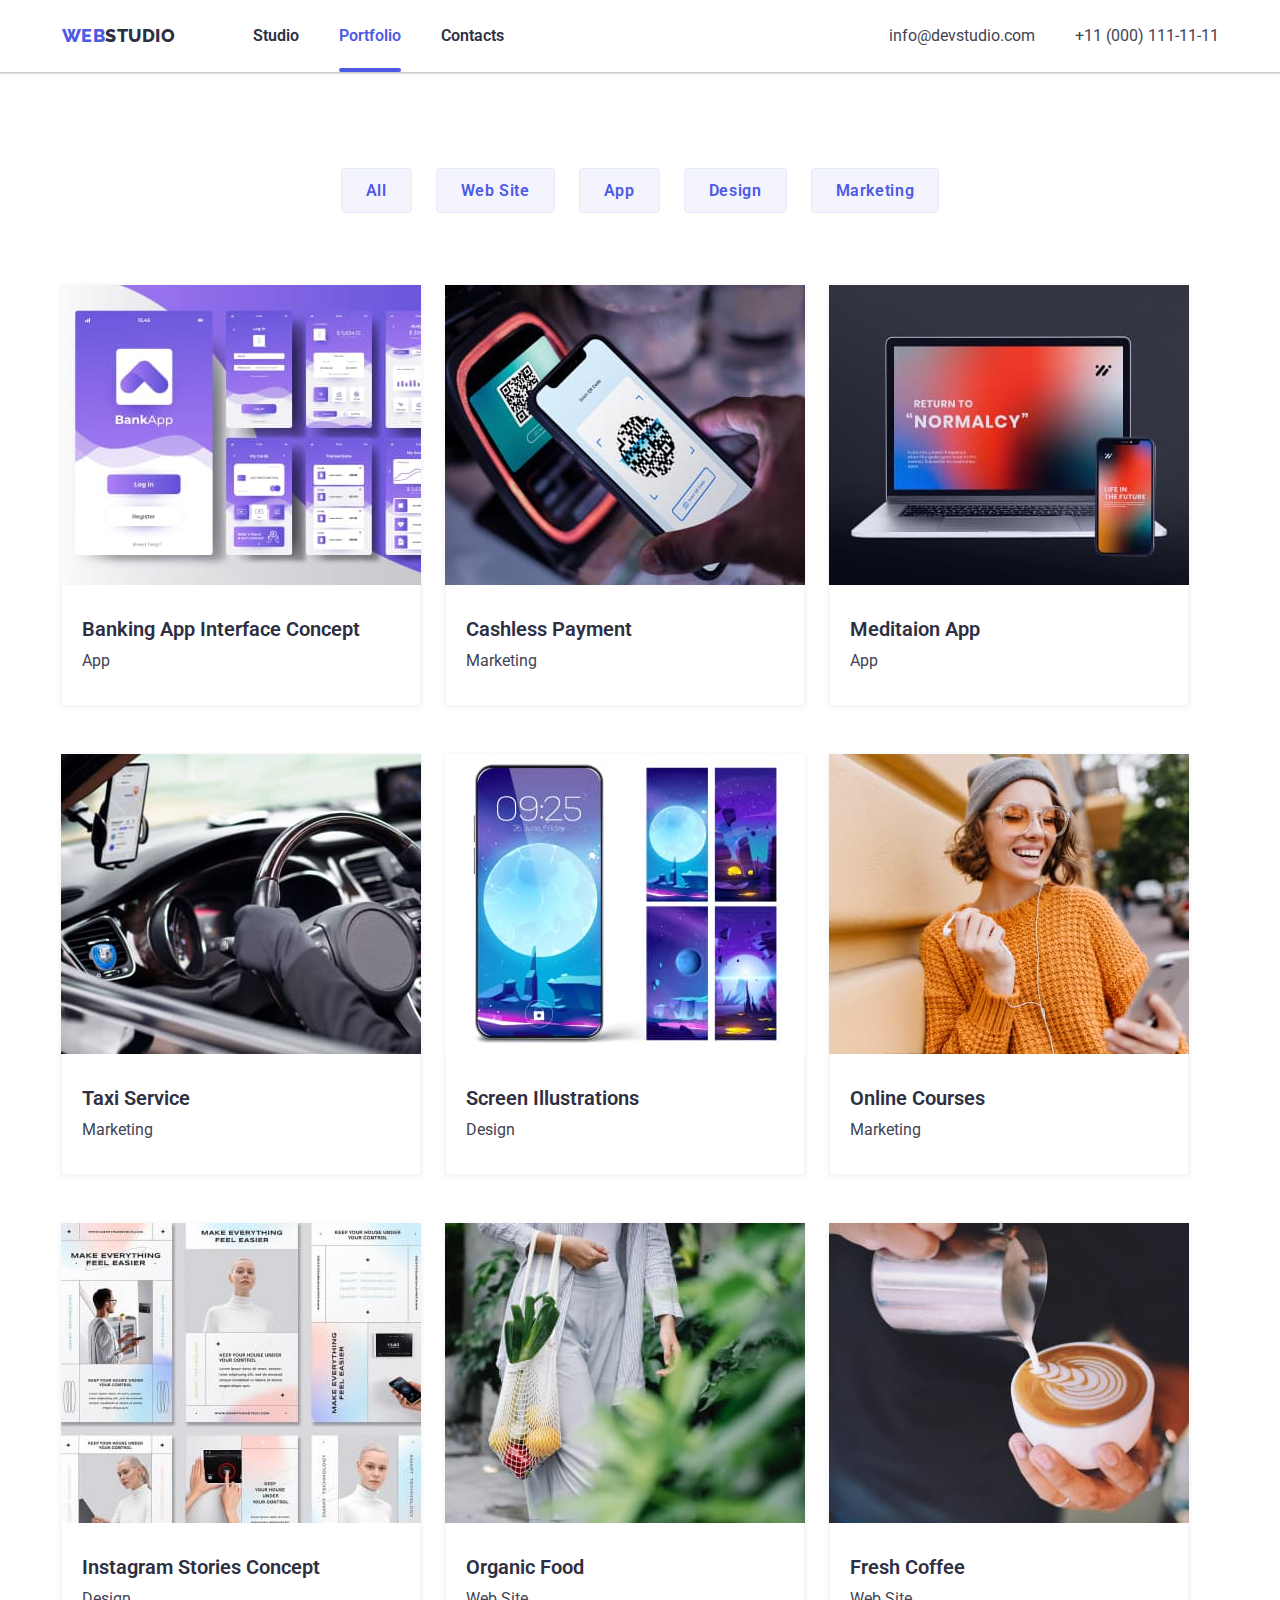
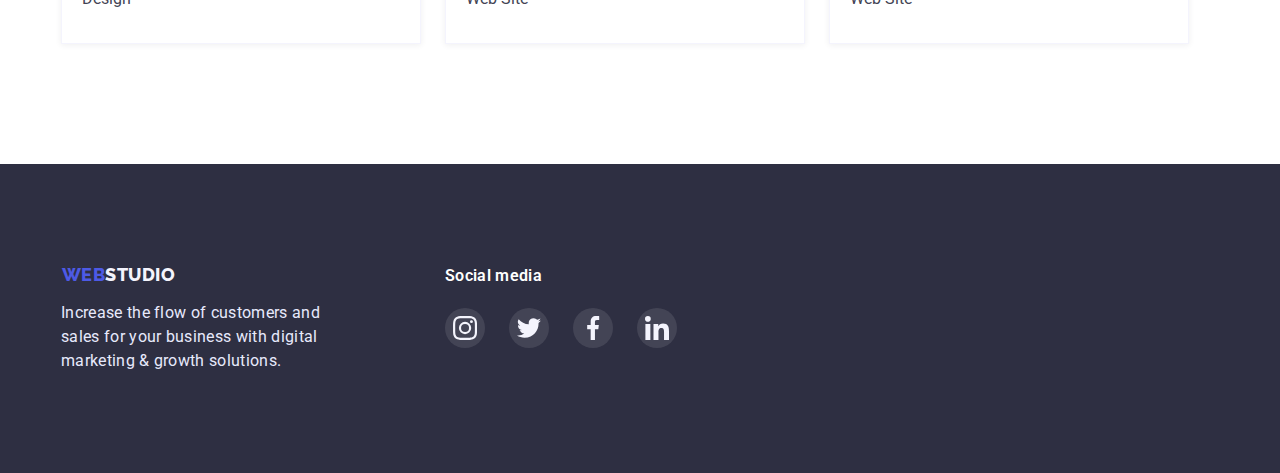
==== portfolio.html @ 09b9dd68 "Begining commit" ====
<!DOCTYPE html>
<html lang="en">

<head>
  <meta charset="UTF-8" />
  <meta http-equiv="X-UA-Compatible" content="IE=edge" />
  <meta name="viewport" content="width=device-width, initial-scale=1.0" />
  <link rel="preconnect" href="https://fonts.googleapis.com" />
  <link rel="preconnect" href="https://fonts.gstatic.com" crossorigin />
  <link href="https://fonts.googleapis.com/css2?family=Raleway:wght@800&family=Roboto:wght@400;500;700;900&display=swap"
    rel="stylesheet" />
  <link rel="stylesheet" href="https://cdnjs.cloudflare.com/ajax/libs/modern-normalize/1.1.0/modern-normalize.min.css"
    integrity="sha512-wpPYUAdjBVSE4KJnH1VR1HeZfpl1ub8YT/NKx4PuQ5NmX2tKuGu6U/JRp5y+Y8XG2tV+wKQpNHVUX03MfMFn9Q=="
    crossorigin="anonymous" referrerpolicy="no-referrer" />
  <link rel="stylesheet" href="./CSS/styles.css" />
  <title>Portfolio</title>
</head>

<body>
  <!-- Header navigation section -->
  <header class="page-header">
    <div class="container">
      <nav class="header-nav">
        <a href="./index.html" class="logo">
          <span class="logo-web">web</span>studio
        </a>
        <ul class="main-menu">
          <li class="menu-item">
            <a href="./index.html" class="menu-link">Studio</a>
          </li>
          <li class="menu-item">
            <a href="./portfolio.html" class="menu-link is-active">Portfolio</a>
          </li>
          <li class="menu-item">
            <a href="./index.html" class="menu-link">Contacts</a>
          </li>
        </ul>
      </nav>
      <ul class="header-addr">
        <li class="addr-item">
          <a href="mailto:info@devstudio.com" class="addr-mail">info@devstudio.com</a>
        </li>
        <li class="addr-item">
          <a href="tel:+110001111111" class="addr-tel">+11 (000) 111-11-11</a>
        </li>
      </ul>
    </div>
  </header>

  <main>
    <section class="protfolio section">
      <div class="container">
        <h1 class="section-title visually-hidden">Our Portfolio</h1>

        <!-- Filter buttons -->

        <ul class="filters-list">
          <li class="filters-item">
            <button type="button" class="filter-button">All</button>
          </li>
          <li class="filters-item">
            <button type="button" class="filter-button">Web Site</button>
          </li>
          <li class="filters-item">
            <button type="button" class="filter-button">App</button>
          </li>
          <li class="filters-item">
            <button type="button" class="filter-button">Design</button>
          </li>
          <li class="filters-item">
            <button type="button" class="filter-button">Marketing</button>
          </li>
        </ul>

        <!-- gallery section -->

        <ul class="card-list">
          <li class="card-item">
            <a class="card-link" href="./">
              <div class="card-image-box">
                <img class="card-img" src="./images/portfolio/banking-app-interface.jpg"
                  alt="Banking App Interface Concept" width="360" />
                <p class="overlay">14 Stylish and User-Friendly App Design Concepts · Task Manager App · Calorie Tracker
                  App · Exotic Fruit Ecommerce App · Cloud Storage App</p>
              </div>
              <div class="card-content">
                <h2 class="title">Banking App Interface Concept</h2>
                <p class="filter-tag text">App</p>
              </div>
            </a>
          </li>
          <li class="card-item">
            <a class="card-link" href="./">
              <div class="card-image-box">
                <img class="card-img" src="./images/portfolio/cashless-payment.jpg" alt="Cashless Payment"
                  width="360" />
                <p class="overlay">14 Stylish and User-Friendly App Design Concepts · Task Manager App · Calorie
                  Tracker App · Exotic Fruit Ecommerce App · Cloud Storage App</p>
              </div>
              <div class="card-content">

                <h2 class="title">Cashless Payment</h2>
                <p class="filter-tag text">Marketing</p>
              </div>
            </a>
          </li>
          <li class="card-item">
            <a class="card-link" href="./">
              <div class="card-image-box">
                <img class="card-img" src="./images/portfolio/mediaton-app.jpg" alt="Meditaion App" width="360" />
                <p class="overlay">14 Stylish and User-Friendly App Design Concepts · Task Manager App · Calorie
                  Tracker App · Exotic Fruit Ecommerce App · Cloud Storage App</p>
              </div>
              <div class="card-content">

                <h2 class="title">Meditaion App</h2>
                <p class="filter-tag text">App</p>
              </div>
            </a>
          </li>
          <li class="card-item">
            <a class="card-link" href="./">
              <div class="card-image-box">
                <img class="card-img" src="./images/portfolio/taxi-service.jpg" alt="Taxi Service" width="360" />
                <p class="overlay">14 Stylish and User-Friendly App Design Concepts · Task Manager App · Calorie
                  Tracker App · Exotic Fruit Ecommerce App · Cloud Storage App</p>
              </div>
              <div class="card-content">

                <h2 class="title">Taxi Service</h2>
                <p class="filter-tag text">Marketing</p>
              </div>
            </a>
          </li>
          <li class="card-item">
            <a class="card-link" href="./">
              <div class="card-image-box">
                <img class="card-img" src="./images/portfolio/screen-illustrations.jpg" alt="Screen Illustrations"
                  width="360" />
                <p class="overlay">14 Stylish and User-Friendly App Design Concepts · Task Manager App · Calorie Tracker
                  App · Exotic Fruit Ecommerce App · Cloud Storage App</p>
              </div>
              <div class="card-content">
                <h2 class="title">Screen Illustrations</h2>
                <p class="filter-tag text">Design</p>
              </div>
            </a>
          </li>
          <li class="card-item">
            <a class="card-link" href="./">
              <div class="card-image-box">
                <img class="card-img" src="./images/portfolio/online-courses.jpg" alt="Online Courses" width="360" />
                <p class="overlay">14 Stylish and User-Friendly App Design Concepts · Task Manager App · Calorie
                  Tracker App · Exotic Fruit Ecommerce App · Cloud Storage App</p>
              </div>
              <div class="card-content">

                <h2 class="title">Online Courses</h2>
                <p class="filter-tag text">Marketing</p>
              </div>
            </a>
          </li>
          <li class="card-item">
            <a class="card-link" href="./">
              <div class="card-image-box">
                <img class="card-img" src="./images/portfolio/instagram-stories-concept.jpg"
                  alt="Instagram Stories Concept" width="360" />
                <p class="overlay">14 Stylish and User-Friendly App Design Concepts · Task Manager App · Calorie Tracker
                  App · Exotic Fruit Ecommerce App · Cloud Storage App</p>
              </div>
              <div class="card-content">
                <h2 class="title">Instagram Stories Concept</h2>
                <p class="filter-tag text">Design</p>
              </div>
            </a>
          </li>
          <li class="card-item">
            <a class="card-link" href="./">
              <div class="card-image-box">
                <img class="card-img" src="./images/portfolio/organic-food.jpg" alt="Organic Food" width="360" />
                <p class="overlay">14 Stylish and User-Friendly App Design Concepts · Task Manager App · Calorie
                  Tracker App · Exotic Fruit Ecommerce App · Cloud Storage App</p>
              </div>
              <div class="card-content">

                <h2 class="title">Organic Food</h2>
                <p class="filter-tag text">Web Site</p>
              </div>
            </a>
          </li>
          <li class="card-item">
            <a class="card-link" href="./">
              <div class="card-image-box">
                <img class="card-img" src="./images/portfolio/fresh-coffee.jpg" alt="Fresh Coffee" width="360" />
                <p class="overlay">14 Stylish and User-Friendly App Design Concepts · Task Manager App · Calorie
                  Tracker App · Exotic Fruit Ecommerce App · Cloud Storage App</p>
              </div>
              <div class="card-content">

                <h2 class="title">Fresh Coffee</h2>
                <p class="filter-tag text">Web Site</p>
              </div>
            </a>
          </li>
        </ul>
      </div>
    </section>
  </main>

  <footer class="footer">
    <div class="container footer-contain">
      <div class="footer-text">
        <a href="./index.html" class="logo">
          <span class="logo-web">web</span>studio
        </a>
        <p class="text">
          Increase the flow of customers and sales for your business with
          digital marketing & growth solutions.
        </p>
      </div>
      <div class="footer-socials">
        <h3 class="footer-title">Social media</h3>
        <ul class="card-socials">
          <li class="social-icon">
            <a href="#" class="link instagram">
              <svg class="icon" width="24" height="24">
                <use href="./images/symbol-defs.svg#icon-instagram"></use>
              </svg>
            </a>
          </li>
          <li class="social-icon">
            <a href="#" class="link twiter">
              <svg class="icon" width="24" height="24">
                <use href="./images/symbol-defs.svg#icon-twitter"></use>
              </svg>
            </a>
          </li>
          <li class="social-icon">
            <a href="#" class="link facebook">
              <svg class="icon" width="24" height="24">
                <use href="./images/symbol-defs.svg#icon-facebook"></use>
              </svg>
            </a>
          </li>
          <li class="social-icon">
            <a href="#" class="link linkedin">
              <svg class="icon" width="24" height="24">
                <use href="./images/symbol-defs.svg#icon-linkedin"></use>
              </svg>
            </a>
          </li>
        </ul>
      </div>
    </div>
  </footer>
</body>

</html>
---- CSS/styles.css ----
:root {
    --primary-brand:#4D5AE5;
    --order-active:#404BBF;
    --Dark:#2E2F42;
    --Modal:#FCFCFC;
    --Success:#31D0AA;
    --_text:#434455;
    --Subtle-Text:#8E8F99;
    --Accent:#E7E9FC;
    --Light:#F4F4FD;
    --bgc-white: #fff;
    --icon: #000;
    --cubic: 0.4, 0, 0.2, 1;
}

.visually-hidden {
    position: absolute;
    white-space: nowrap;
    width: 1px;
    height: 1px;
    overflow: hidden;
    border: 0;
    padding: 0;
    clip: rect(0 0 0 0);
    clip-path: inset(50%);
    margin: -1px;
}

.page-header.menu-link:hover,
.addr-mail:hover,
.addr-tel:hover,
.order-btn:hover,
.customers .card-link:hover,
.footer-socials .link:hover,
.filter-button:hover,
.protfolio .card-item:hover,
.close-window:hover,
.close-window:focus {
    transition: 
    color 250ms cubic-bezier(var(--cubic)),
    background-color 250ms cubic-bezier(var(--cubic)),
    box-shadow 250ms cubic-bezier(var(--cubic)),
    border 250ms cubic-bezier(var(--cubic));
}

h1,
h2,
h3,
h4,
h5,
h6,
p,
ul {
    margin-top: 0;
    margin-bottom: 0;
    padding: 0;
}

img {
    display: block;
}

body {    
    color: var(--_text);
    background-color: var(--bgc-white);
    font-family: 'roboto', 'sans-serif';
    font-size: 16px;
    font-weight: 400;
    margin: 0 auto;
}

/*------------------- header styles -------------------*/

.menu-item,
.addr-item,
.card-item,
.card-list,
.social-icon,
.filters {
    margin: 0;
    padding: 0;
    list-style: none;
}

.menu-link,
.addr-mail,
.addr-tel,
.logo {
    text-decoration: none;
    display: inline-block;
    padding-top: 24px;
    padding-bottom: 24px;
}

.page-header{
    background: #FFFFFF;
    box-shadow: 0px 2px 1px rgba(46, 47, 66, 0.08), 0px 1px 1px rgba(46, 47, 66, 0.16), 0px 1px 6px rgba(46, 47, 66, 0.08);
    position: sticky;
}

.container {
    max-width: 1158px;
    padding: 0 15px;
    margin: 0 auto;
}

.page-header>.container {
    display: flex;
    justify-content: space-between;
    align-items: center;
}

/* Logo styles */
.logo {
    display: inline-block;
    flex-direction: row;
    align-items: flex-start;
    padding: 0px;
    width: 115px;
    font-family: 'Raleway', 'sans-serif';
    font-weight: 800;
    font-size: 1.125em;
    line-height: 1.33;
    letter-spacing: 0.03em;
    text-transform: uppercase;
    text-align: center;
    color: var(--Dark);
}

.logo-web {
    color: var(--primary-brand);
}

/* --- Main menu styles --- */

.header-nav,
.main-menu,
.header-addr {
    display: flex;
    align-items: center;
    margin: 0;
    padding: 0;
}

.menu-item,
.addr-item {
    line-height: 1.5;
    position: relative;
}

.menu-item:not(:last-child),
.addr-item:not(:last-child) {
    margin-right: 40px;
}

/* .page-header */
.menu-link {
    color: var(--Dark);
    font-weight: 600;
    text-align: center;
}

.menu-link.is-active {
    color: var(--primary-brand);
}

.menu-link.is-active::after {
    content: '';
    position: absolute;
    height: 4px;
    width: 100%;
    bottom: 0;
    left: 0;
    background-color: var(--primary-brand);
    border-radius: 2px;
}

.page-header .menu-link:hover,
.page-header .menu-link:focus {
    color: var(--primary-brand);
}

.addr-tel,
.addr-mail {
    color: var(--_text);
    text-align: center;
}

.addr-mail:hover,
.addr-tel:hover,
.addr-mail:focus,
.addr-tel:focus {
    color: var(--primary-brand);
}

.main-menu {
    margin-left: 77px;
}

/*------------------- index.html styles -------------------*/

.section {
    padding: 120px 0;
}

.section-title {
    font-weight: 600;
    font-size: 2.25em;
    line-height: 1.11;
    color: var(--Dark);
    text-align: center;
    text-transform: capitalize;
    margin-bottom: 72px;
}

/*------------------- title section styles */

.main.section {
    max-width: 1600px;
    margin-right: auto;
    margin-left: auto;
    text-align: center;
    padding: 190px 0;
    background-image:
        linear-gradient(to right, rgba(46, 47, 66, 0.7), rgba(46, 47, 66, 0.7)),
        url("../images/people-office.jpg");
    background-repeat: no-repeat;
    background-position: center;
    background-size: cover;
}

.main-title {
    font-weight: 600;
    font-size: 3.5em;
    line-height: 1.07;
    color: var(--bgc-white);
    max-width: 492px;
    margin: 0 auto;
}

.order-btn {
    font-family: inherit;
    font-weight: 600;
    font-size: inherit;
    line-height: 1.1875;
    letter-spacing: 0.04em;
    color: var(--bgc-white);
    background-color: var(--primary-brand);
    cursor: pointer;
    margin-top: 48px;
    min-width: 170px;
    padding: 16px 0;
    border: 1px solid transparent;
    border-radius: 4px
}

.order-btn:hover,
.order-btn:focus {
    color: var(--bgc-white);
    background-color: var(--order-active);
    box-shadow: 0px 4px 4px rgba(0, 0, 0, 0.15);
}

/*------------------- Our benefits section */

.benefits.section {
    padding-bottom: 0;
}

.benefits>.container {
    display: flex;
}

.benefits .card-item {
    max-width: 264px;
}

.icon-place {
    display: flex;
    justify-content: center;
    align-items: center;
    width: 264px;
    height: 112px;
    background-color: var(--Light);
    border-radius: 4px;
    margin-bottom: 8px;
}

.card-list {
    display: flex;
}

.card-item:not(:last-child) {
    margin-right: 24px;
}

.card-item .title {
    margin-bottom: 8px;
}

.title {
    font-weight: 600;
    font-size: 1.25em;
    color: var(--Dark);
}

.text {
    line-height: 1.5;
}

/*------------------- Our gallery section style */

.card-item {
    background-color: var(--bgc-white);
}

/*------------------- Our team section */
.team.section {
    background: var(--Light);
}

.team .card-item {
    box-shadow: 0px 1px 6px rgba(46, 47, 66, 0.08), 0px 1px 1px rgba(46, 47, 66, 0.16), 0px 2px 1px rgba(46, 47, 66, 0.08);
    border-radius: 0px 0px 4px 4px;
}

.team .title,
.team .text {
    text-align: center;
    margin-bottom: 8px;
}

.card-socials {
    display: flex;
    justify-content: space-between;
    width: 232px;
    padding: 4px 0;
    margin-right: auto;
    margin-left: auto;
}

.card-socials .link {
    display: flex;
    justify-content: center;
    align-items: center;
    width: 40px;
    height: 40px;
    color: var(--Light);
    background-color: var(--primary-brand);
    border-radius: 50%;
}

.card-content {
    padding: 32px 0;
}

/*------------------- Customers section styles */

.customers .card-link {
    display: flex;
    align-items: center;
    justify-content: center;
    height: 88px;
    width: 168px;
    color: var(--Subtle-Text);
    border: 1px solid var(--Subtle-Text);
    border-radius: 4px;
}

.customers .icon,
.close-window .icon,
.social-icon .icon {
    fill: currentColor;
}

.customers .card-link:hover,
.customers .card-link:focus {
    color: var(--primary-brand);
    border: 1px solid var(--primary-brand);
}

/*------------------- Footer section styles */

.footer {
    background-color: var(--Dark);
    color: var(--Accent);
    text-align: left;
    padding: 100px 0;
    /* max-width: 1600px;
    margin: 0 auto; */
}

/* --- Main footer container */

.footer-contain {
    display: flex;
}

/* ---First footer column */

.footer-text {
    display: block;
}

.footer .logo {
    color: var(--Light);
    line-height: 1.17;
    margin-bottom: 16px;
}

.footer .text {
    max-width: 264px;
    letter-spacing: 0.02em;
}

/* ---Second footer column */

.footer-socials {
    margin-left: 120px;
}

.footer-title {
    display: block;
    font-weight: 600;
    font-size: 16px;
    line-height: 1.5;
    letter-spacing: 0.02em;
    color: var(--bgc-white);
    margin-bottom: 16px;
}

.footer .social-icon:not(:last-child) {
    margin-right: 16px;
}

.footer-socials .link {
    background-color: rgba(255, 255, 255, 0.1);
}

.footer-socials .link:hover,
.footer-socials .link:focus {
    background-color: var(--Success);
}

/* ----Modal window with back drop styles---- */

.back-drop {
    position: fixed;
    top: 0;
    left: 0;
    width: 100%;
    height: 100%;
    background: rgba(46, 47, 66, 0.4);

    opacity: 1;
    transition: opacity 250ms cubic-bezier(var(--cubic));
}

.back-drop.is-hidden {
    opacity: 0;
    pointer-events: none;
}

.modal-window {
    position: absolute;
    min-width: 408px;
    min-height: 576px;
    top: 50%;
    left: 50%;

    background: var(--Modal);
    border-radius: 4px;

    transform: translate(-50%, -50%) scale(1);
    opacity: 1;
    transition: all 250ms cubic-bezier(var(--cubic));
}

.back-drop.is-hidden .modal-window {
    transform: translate(-50%, -50%) scale(1.7);
    opacity: 0;
}

.close-window {
    position: absolute;
    top: 24px;
    right: 24px;
    width: 24px;
    height: 24px;
    display: flex;
    align-items: center;
    justify-content: center;
    cursor: pointer;
    border-radius: 50%;
    color: var(--icon);
    background: var(--Accent);
    border: 1px solid rgba(0, 0, 0, 0.1);
}

.close-window:hover,
.close-window:focus {
    box-shadow: 0px 1px 6px rgba(46, 47, 66, 0.08), 0px 1px 1px rgba(46, 47, 66, 0.16), 0px 2px 1px rgba(46, 47, 66, 0.08);
}

/*------------------- portfolio.html styles -------------------*/

.protfolio {
    padding-top: 96px;
    padding-bottom: 120px;
}

.filters-list {
    display: flex;
    justify-content: center;
    list-style: none;  
    margin-bottom: 72px;
    margin-left: auto;
    margin-right: auto;
}

.filters-item:not(:last-child) {
    margin-right: 24px;
}

.filter-button {
    font-family: inherit;
    font-weight: 600;
    font-size: inherit;
    line-height: 1.1875;
    letter-spacing: 0.04em;
    color: var(--primary-brand);
    background-color: var(--Light);
    cursor: pointer;
    padding: 12px 24px;
    border: 1px solid var(--Accent);
    border-radius: 4px;
}

.filter-button:hover,
.filter-button:focus,
.filter-button:active {
    color: var(--bgc-white);
    background-color: var(--primary-brand);
    border: 1px solid transparent;
    box-shadow: 0px 3px 1px rgba(0, 0, 0, 0.1), 0px 2px 1px rgba(0, 0, 0, 0.08), 0px 2px 2px rgba(0, 0, 0, 0.12);
}

.protfolio .card-list {
    flex-wrap: wrap;
}

.protfolio .card-item {
    max-width: calc((100% - 48px) / 3);
    overflow: hidden;
    margin-bottom: 48px;
    box-shadow: 0px 1px 6px rgba(46, 47, 66, 0.08);
}

.protfolio .card-item:hover,
.protfolio .card-item:focus {
    box-shadow: 0px 1px 6px rgba(46, 47, 66, 0.08),
    0px 1px 1px rgba(46, 47, 66, 0.16),
    0px 2px 1px rgba(46, 47, 66, 0.08);

}

.protfolio .card-item:nth-child(3n) {
    margin-right: 0;
}

.protfolio .card-item:nth-last-child(-n + 3) {
    margin-bottom: 0;
}

.card-link {
    text-decoration: none;
    color: inherit;
}

.protfolio .card-content {
    padding-left:  20px;
    padding-right: 20px;
    border: 0.5px solid #F4F4FD;
    border-top: none;
}

.card-image-box {
    position: relative;
    overflow: hidden;
}

.protfolio .card-item:hover .overlay,
.protfolio .card-item:focus .overlay {
    transform: translateY(0%);
}

.overlay {
    /* display: block; */
    padding: 40px 32px;
    margin: 0;
    position: absolute;
    width: 360px;
    height: 300px;
    left: 0px;
    top: 0px;
    background: #4D5AE5;
    /* background-blend-mode: soft-light;
    mix-blend-mode: normal; */

    line-height: 24px;
    letter-spacing: 0.02em;
    color: var(--Light);

    transform: translateY(100%);
    transition: transform 250ms cubic-bezier(var(--cubic));
}

/* .filter-tag {} */
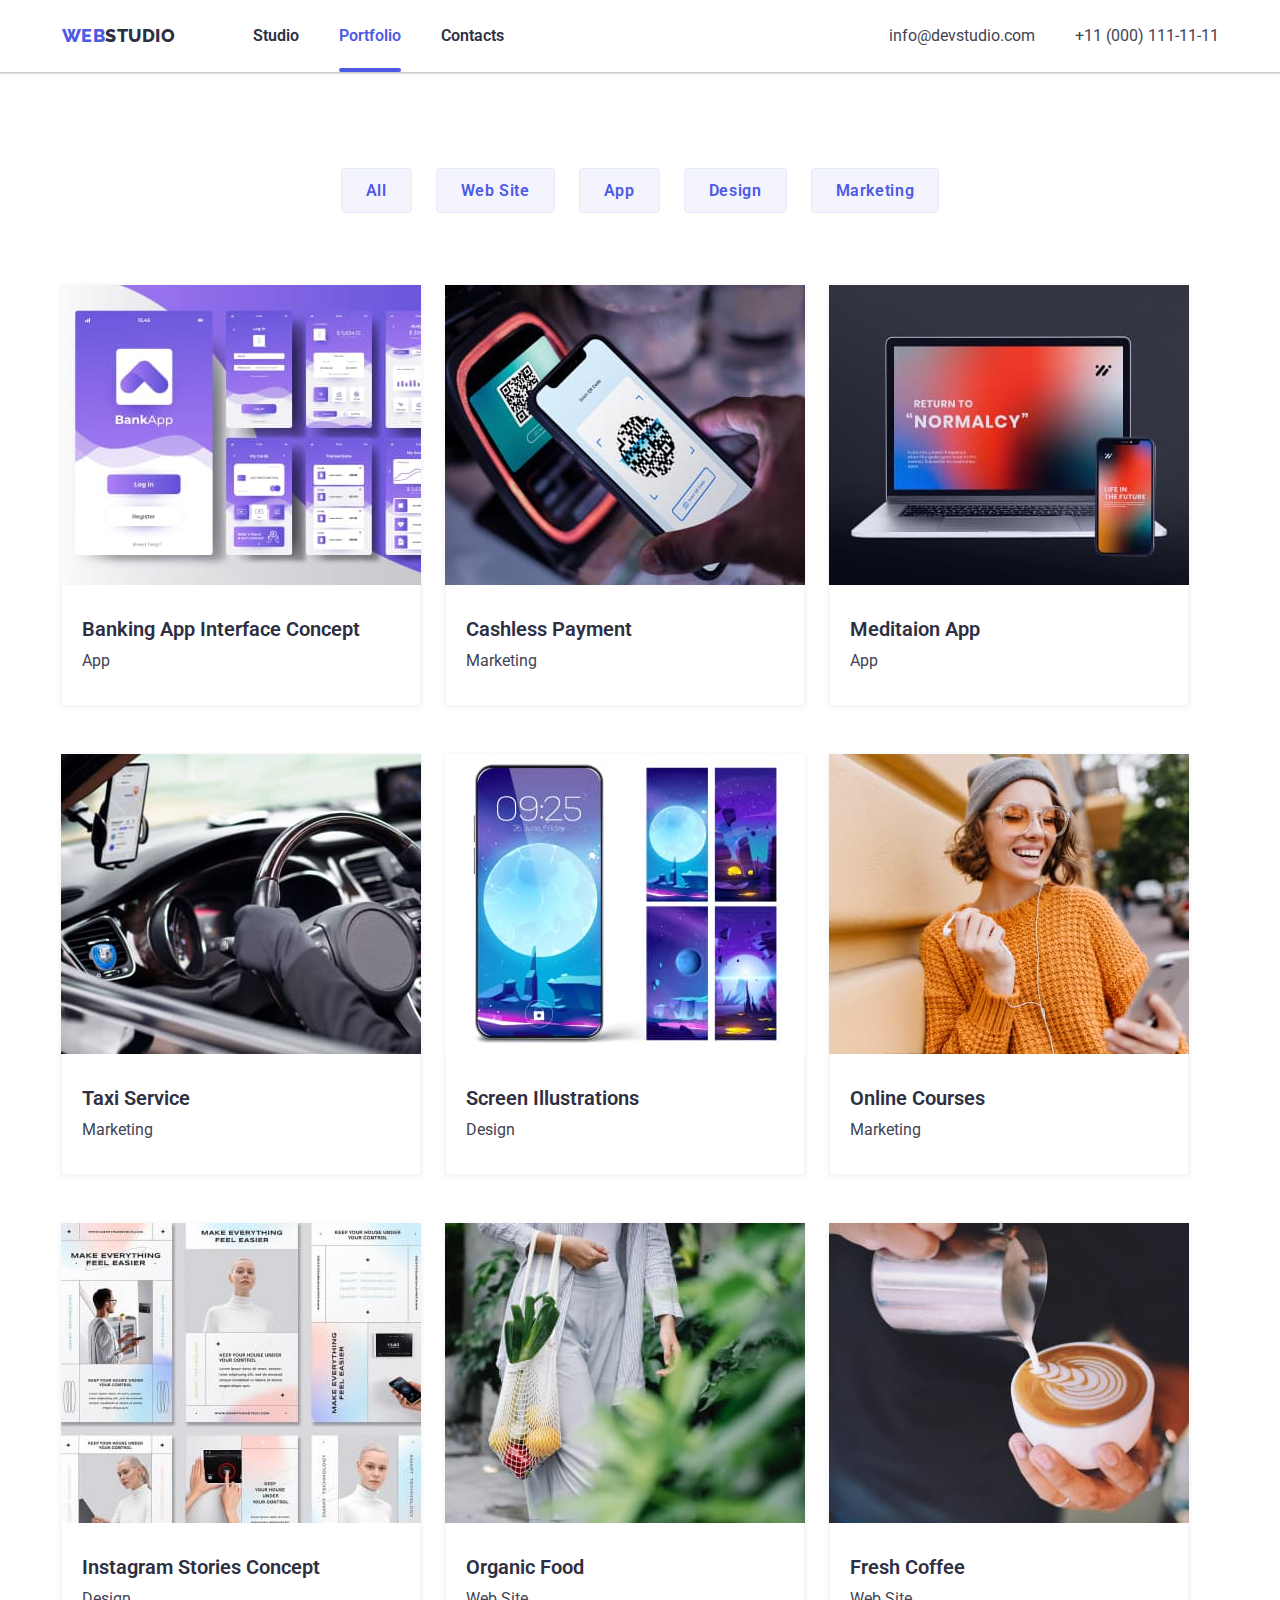
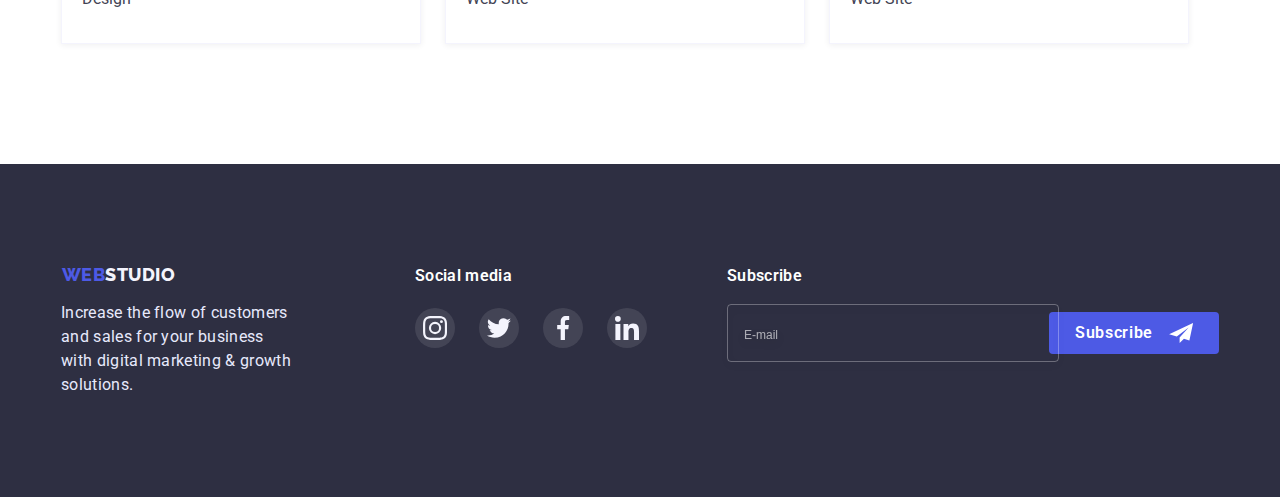
==== commit db266644: "modified:   CSS/styles.css 	modified:   index.html 	modified:   portfolio.html" ====
--- a/portfolio.html
+++ b/portfolio.html
@@ -251,8 +251,21 @@
           </li>
         </ul>
       </div>
+      <div class="footer-subscribe">
+        <h3 class="footer-title">Subscribe</h3>
+        <form class="footer-form">
+          <label class="form-label"><input type="email" name="mail" placeholder="E-mail" class="field-input"></label>
+          <button class="form-subscribe order-btn" type="submit">
+            <span class="btn-text">Subscribe</span>
+            <svg class="subscribe-icon" width="24" height="20">
+              <use href="./images/symbol-defs.svg#icon-send"></use>
+            </svg>
+          </button>
+        </form>
+      </div>
     </div>
   </footer>
+
 </body>
 
 </html>--- a/CSS/styles.css
+++ b/CSS/styles.css
@@ -5,12 +5,15 @@
     --Modal:#FCFCFC;
     --Success:#31D0AA;
     --_text:#434455;
+    --text-modal: #757575;
     --Subtle-Text:#8E8F99;
     --Accent:#E7E9FC;
     --Light:#F4F4FD;
     --bgc-white: #fff;
     --icon: #000;
+    --placeholder: rgba(255, 255, 255, 0.6);
     --cubic: 0.4, 0, 0.2, 1;
+    --modal-decor: rgba(33, 33, 33, 0.2)
 }
 
 .visually-hidden {
@@ -35,7 +38,9 @@
 .filter-button:hover,
 .protfolio .card-item:hover,
 .close-window:hover,
-.close-window:focus {
+.close-window:focus,
+.field-input,
+.field-icon {
     transition: 
     color 250ms cubic-bezier(var(--cubic)),
     background-color 250ms cubic-bezier(var(--cubic)),
@@ -236,22 +241,22 @@
     color: var(--bgc-white);
     max-width: 492px;
     margin: 0 auto;
+    margin-bottom: 48px;
 }
 
 .order-btn {
     font-family: inherit;
     font-weight: 600;
-    font-size: inherit;
-    line-height: 1.1875;
+    font-size: 16px;
+    line-height: 1.18em;
     letter-spacing: 0.04em;
     color: var(--bgc-white);
     background-color: var(--primary-brand);
     cursor: pointer;
-    margin-top: 48px;
     min-width: 170px;
     padding: 16px 0;
     border: 1px solid transparent;
-    border-radius: 4px
+    border-radius: 4px;
 }
 
 .order-btn:hover,
@@ -369,7 +374,8 @@
 
 .customers .icon,
 .close-window .icon,
-.social-icon .icon {
+.social-icon .icon,
+.field-icon {
     fill: currentColor;
 }
 
@@ -442,6 +448,55 @@
     background-color: var(--Success);
 }
 
+/* ---Third footer column */
+
+.footer-subscribe {
+    margin-left: 80px;
+}
+
+.footer-form {
+    display: flex;
+    align-items: center;
+}
+
+.footer-form .field-input {
+    min-width: 264px;
+    border-radius: 4px;
+    padding-left: 16px;
+
+    color: rgba(255, 255, 255, 0.6);
+    background-color: inherit;
+    border: 1px solid rgba(255, 255, 255, 0.3);
+    filter: drop-shadow(0px 4px 4px rgba(0, 0, 0, 0.15));
+}
+
+.form-subscribe {
+    /* position: relative; */
+    margin-left: 24px;
+    display: flex;
+    align-items: center;
+    justify-content: center;
+    color: var(--bgc-white);
+    padding: 8px 24px;
+    line-height: 1.5;
+}
+
+input.field-input::placeholder {
+    font-size: 12px;
+    line-height: 2;
+    color: var(--placeholder);
+}
+.btn-text {
+    
+}
+.subscribe-icon {
+    /* position: absolute;
+    color: var(--bgc-white);
+    right: 0; */
+    margin-left: 16px;
+    fill: currentColor;
+}
+
 /* ----Modal window with back drop styles---- */
 
 .back-drop {
@@ -451,6 +506,7 @@
     width: 100%;
     height: 100%;
     background: rgba(46, 47, 66, 0.4);
+    backdrop-filter: blur(3px);
 
     opacity: 1;
     transition: opacity 250ms cubic-bezier(var(--cubic));
@@ -464,16 +520,19 @@
 .modal-window {
     position: absolute;
     min-width: 408px;
-    min-height: 576px;
+    min-height: 579px;
     top: 50%;
     left: 50%;
+    padding: 24px;
 
     background: var(--Modal);
     border-radius: 4px;
 
     transform: translate(-50%, -50%) scale(1);
     opacity: 1;
-    transition: all 250ms cubic-bezier(var(--cubic));
+    transition: 
+        transform 250ms cubic-bezier(var(--cubic)),
+        opacity 250ms cubic-bezier(var(--cubic));
 }
 
 .back-drop.is-hidden .modal-window {
@@ -502,6 +561,139 @@
     box-shadow: 0px 1px 6px rgba(46, 47, 66, 0.08), 0px 1px 1px rgba(46, 47, 66, 0.16), 0px 2px 1px rgba(46, 47, 66, 0.08);
 }
 
+/* Modal window form styles */
+
+.modal-title {
+    margin-top: 48px;
+    font-weight: 600;
+    font-size: 16px;
+    font-weight: 700;
+    line-height: 1.5em;
+    text-align: center;
+    letter-spacing: 0.02em;
+}
+
+.modal-form {
+    margin-top: 15px;
+}
+
+.form-field {
+    display: flex;
+    flex-direction: column;
+    font-weight: 400;
+    font-size: 12px;
+    line-height: 1.17em;
+    letter-spacing: 0.01em;
+    color: #8E8F99;
+}
+
+.form-field + .form-field {
+    margin-top: 8px;
+}
+
+.field-name {
+    display: block;
+    margin-bottom: 4px;
+}
+
+.field-input--container {
+    position: relative;
+}
+
+.field-icon {
+    position: absolute;
+    top: 50%;
+    transform: translateY(-50%);
+    left: 16px;
+    color: var(--Dark);
+}
+
+.field-input {
+    outline: none;
+    min-height: 40px;
+    width: 100%;
+    padding: 8px 16px;
+    padding-left: 34px;
+    color: var(--Dark);
+    border: 1px solid var(--modal-decor);
+    border-radius: 4px;
+    font-size: 18px;
+    line-height: 1.125;
+}
+
+.field-input.comment {
+    padding-left: 16px;
+    resize: none;
+    min-height: 120px;
+}
+
+textarea.field-input::placeholder {
+    color: rgba(117, 117, 117, 0.5);
+    font-size: 12px;
+    line-height: 1.17;
+}
+
+.field-input:focus {
+    border: 1px solid var(--primary-brand);
+}
+
+.field-input:focus ~ .field-icon {
+    color: var(--primary-brand);
+}
+
+.eula-field {
+    display: flex;
+    align-items: center;
+    width: 100%;
+    margin-top: 16px;
+}
+
+.field-eulatext {
+    display: flex;
+    cursor: pointer;
+    width: 100%;
+    font-size: 12px;
+    line-height: 1.33em;
+    letter-spacing: 0.04em;
+    color: var(--text-modal);
+}
+
+.eula-text {
+    margin-left: 8px;
+}
+
+.policy {
+    text-decoration: none;
+    display: inline-block;
+    color: var(--primary-brand);
+}
+
+.checkbokx {
+    display: inline-block;
+    position: relative;
+    width: 16px;
+    height: 16px;
+    cursor: pointer;
+    border: 1.25px solid var(--Dark);
+    border-radius: 2px;
+}
+
+.checkbokx .field-icon {
+    left: 50%;
+    transform: translate(-50%, -50%);;
+    color: var(--Light);
+}
+
+.form-checkbox:checked ~ .checkbokx {
+    background: var(--primary-brand);
+    border-color: var(--primary-brand);
+}
+
+.submit-wrapper {
+    display: flex;
+    justify-content: center;
+    margin-top: 24px;
+}
 /*------------------- portfolio.html styles -------------------*/
 
 .protfolio {
